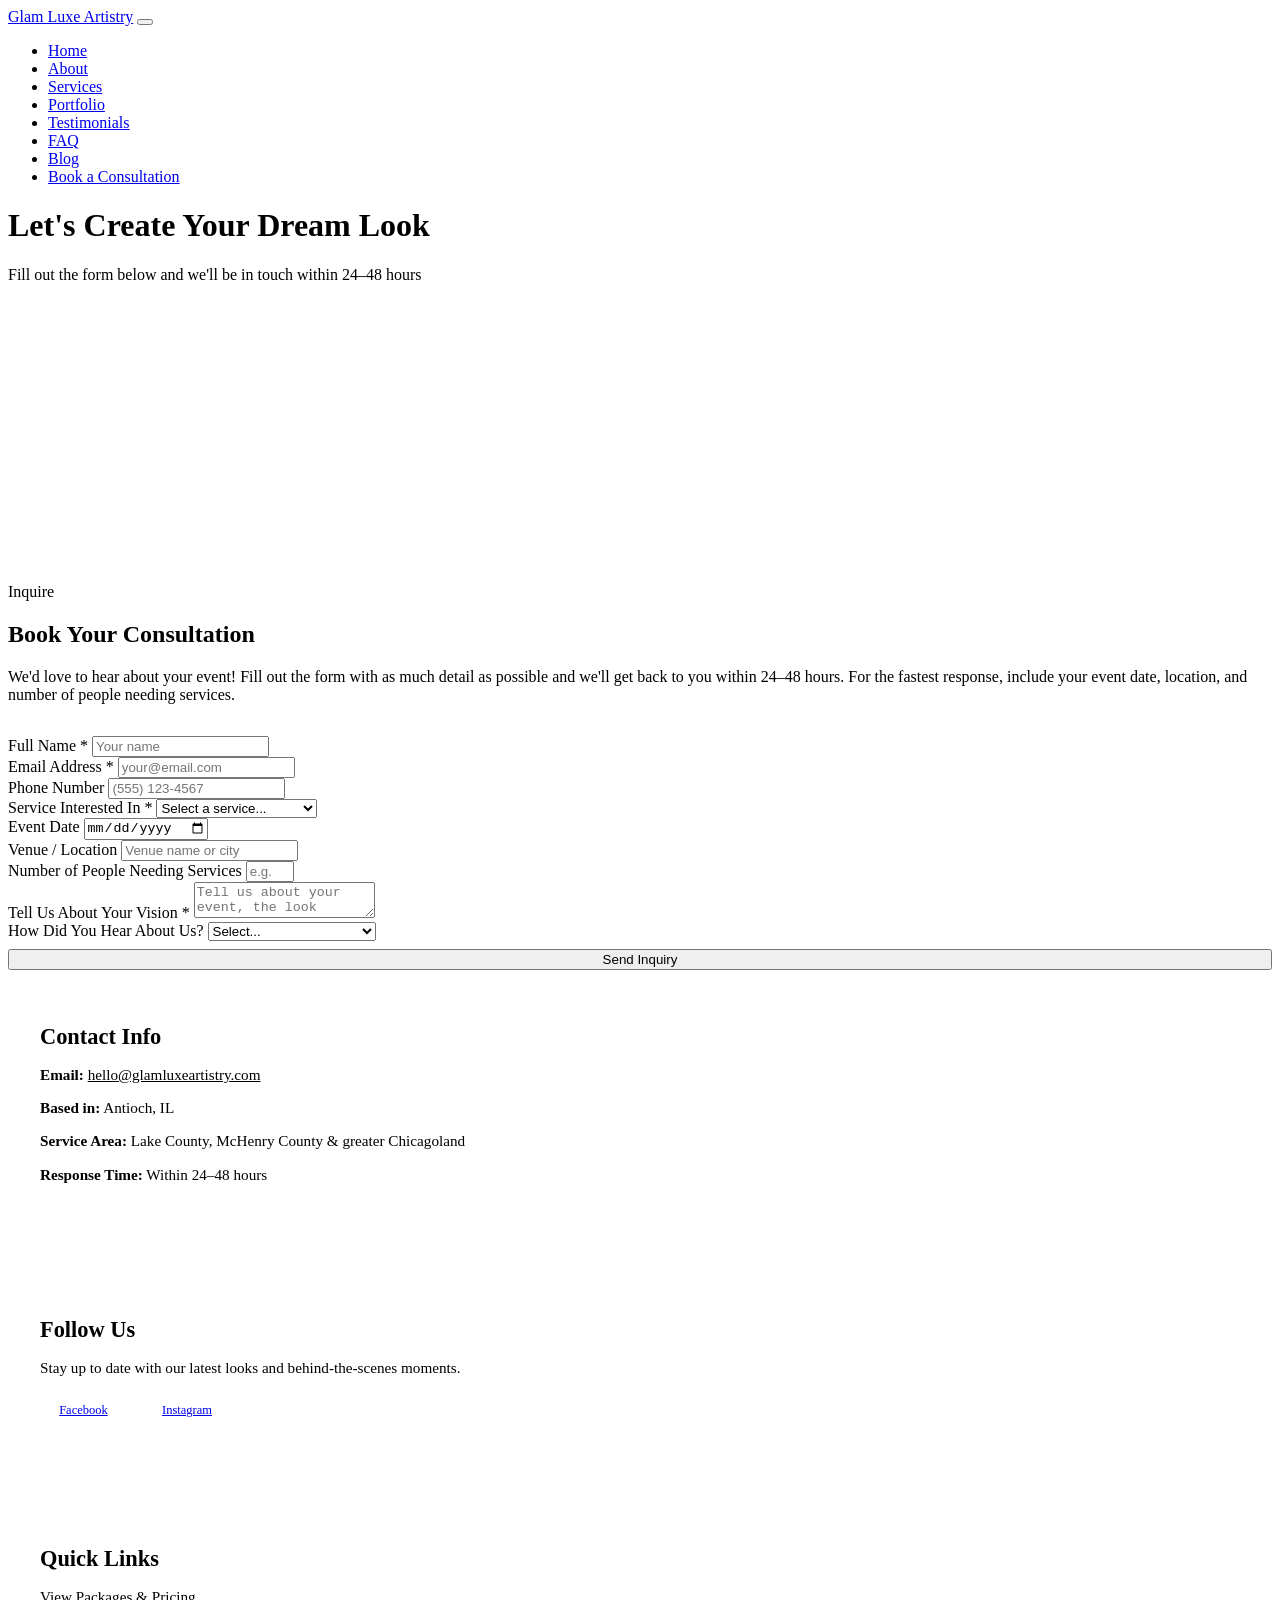
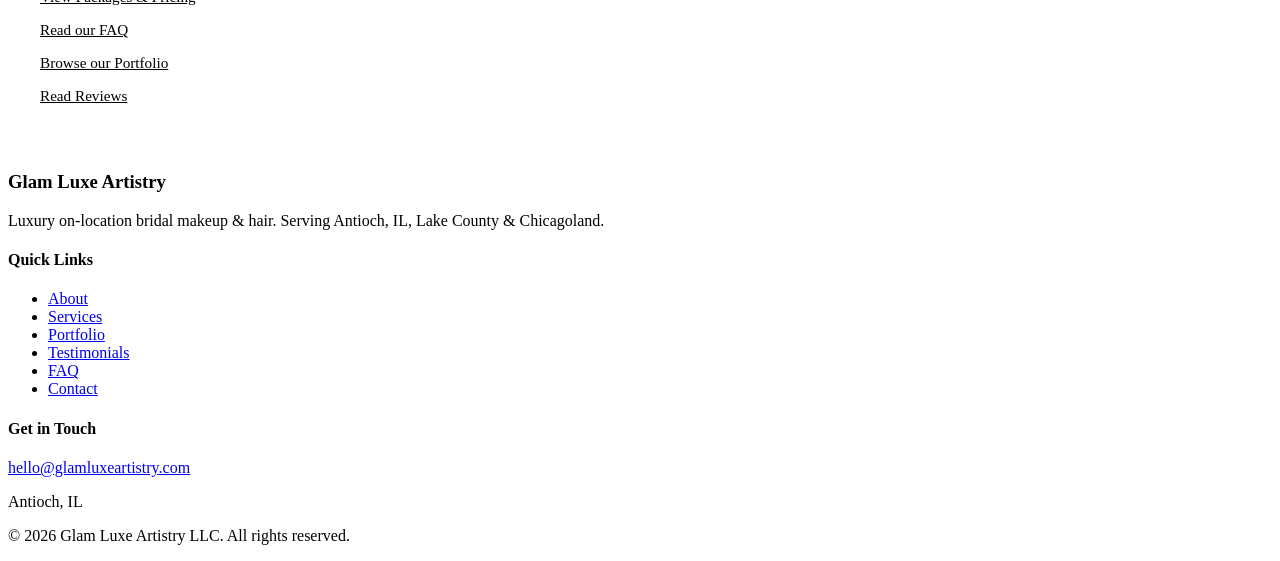
==== contact.html @ 9e72db0b "Add files via upload" ====
<!DOCTYPE html>
<html lang="en">
<head>
  <meta charset="UTF-8">
  <meta name="viewport" content="width=device-width, initial-scale=1.0">
  <title>Book a Consultation | Contact Glam Luxe Artistry — Antioch, IL Bridal Makeup</title>
  <meta name="description" content="Ready to book luxury bridal makeup & hair? Contact Glam Luxe Artistry for a free consultation. Serving Antioch, IL, Lake County & the greater Chicagoland area.">
  <meta name="robots" content="index, follow">
  <link rel="canonical" href="https://glamluxeartistry.com/contact.html">
  <meta property="og:title" content="Book a Consultation | Glam Luxe Artistry">
  <meta property="og:description" content="Contact us for a free bridal makeup consultation. Antioch, IL & Chicagoland.">
  <meta property="og:url" content="https://glamluxeartistry.com/contact.html">
  <link rel="icon" type="image/svg+xml" href="favicon.svg">
  <link rel="preconnect" href="https://fonts.googleapis.com">
  <link rel="preconnect" href="https://fonts.gstatic.com" crossorigin>
  <link href="https://fonts.googleapis.com/css2?family=Cormorant+Garamond:ital,wght@0,400;0,500;0,600;0,700;1,400;1,500&family=Nunito+Sans:wght@300;400;500;600;700&display=swap" rel="stylesheet">
  <link rel="stylesheet" href="styles.css">
</head>
<body>

  <nav class="nav scrolled" id="nav">
    <div class="nav-inner">
      <a href="index.html" class="nav-logo">Glam Luxe Artistry</a>
      <button class="nav-toggle" id="navToggle" aria-label="Toggle menu"><span></span><span></span><span></span></button>
      <ul class="nav-links" id="navLinks">
        <li><a href="index.html">Home</a></li>
        <li><a href="about.html">About</a></li>
        <li><a href="services.html">Services</a></li>
        <li><a href="portfolio.html">Portfolio</a></li>
        <li><a href="testimonials.html">Testimonials</a></li>
        <li><a href="faq.html">FAQ</a></li>
        <li><a href="blog.html">Blog</a></li>
        <li><a href="contact.html" class="nav-cta active">Book a Consultation</a></li>
      </ul>
    </div>
  </nav>

  <div class="page-hero" style="height: 40vh; min-height: 280px;">
    <div class="page-hero-bg" style="background-image: url('https://images.squarespace-cdn.com/content/v1/672e9d4dc63b663708be5756/8e3c6d48-5c15-4038-80b2-5c4d0fef841a/DSC02067.jpg')"></div>
    <div class="page-hero-overlay"></div>
    <div class="page-hero-content">
      <h1>Let's Create Your Dream Look</h1>
      <p>Fill out the form below and we'll be in touch within 24–48 hours</p>
    </div>
  </div>

  <section class="section">
    <div class="container">
      <div class="contact-grid">
        <div>
          <p class="section-eyebrow">Inquire</p>
          <h2 class="section-title">Book Your Consultation</h2>
          <p class="section-body" style="max-width:none; margin-bottom: 2rem;">We'd love to hear about your event! Fill out the form with as much detail as possible and we'll get back to you within 24–48 hours. For the fastest response, include your event date, location, and number of people needing services.</p>

          <!-- Netlify Forms: the data-netlify="true" attribute tells Netlify to process this form -->
          <form name="inquiry" method="POST" data-netlify="true" netlify-honeypot="bot-field" action="/success.html">
            <!-- Honeypot field for spam bots — hidden from real users -->
            <p style="display:none;">
              <label>Don't fill this out if you're human: <input name="bot-field"></label>
            </p>

            <div class="form-group">
              <label for="name">Full Name *</label>
              <input type="text" id="name" name="name" required placeholder="Your name">
            </div>
            <div class="form-group">
              <label for="email">Email Address *</label>
              <input type="email" id="email" name="email" required placeholder="your@email.com">
            </div>
            <div class="form-group">
              <label for="phone">Phone Number</label>
              <input type="tel" id="phone" name="phone" placeholder="(555) 123-4567">
            </div>
            <div class="form-group">
              <label for="service">Service Interested In *</label>
              <select id="service" name="service" required>
                <option value="">Select a service...</option>
                <option value="Bridal Makeup Only">Bridal Makeup Only</option>
                <option value="Bridal Makeup & Hair">Bridal Makeup &amp; Hair</option>
                <option value="Full Bridal Experience">Full Bridal Experience</option>
                <option value="Bridal Party Services">Bridal Party Services</option>
                <option value="Special Occasion Glam">Special Occasion Glam</option>
                <option value="Glam Lesson">Glam Lesson</option>
                <option value="Other">Other / Not Sure Yet</option>
              </select>
            </div>
            <div class="form-group">
              <label for="date">Event Date</label>
              <input type="date" id="date" name="event_date">
            </div>
            <div class="form-group">
              <label for="venue">Venue / Location</label>
              <input type="text" id="venue" name="venue" placeholder="Venue name or city">
            </div>
            <div class="form-group">
              <label for="party-size">Number of People Needing Services</label>
              <input type="number" id="party-size" name="party_size" min="1" max="30" placeholder="e.g. 6">
            </div>
            <div class="form-group">
              <label for="message">Tell Us About Your Vision *</label>
              <textarea id="message" name="message" required placeholder="Tell us about your event, the look you're envisioning, any special requests..."></textarea>
            </div>
            <div class="form-group">
              <label for="referral">How Did You Hear About Us?</label>
              <select id="referral" name="referral">
                <option value="">Select...</option>
                <option value="Google Search">Google Search</option>
                <option value="Instagram">Instagram</option>
                <option value="Facebook">Facebook</option>
                <option value="The Knot">The Knot</option>
                <option value="WeddingWire">WeddingWire</option>
                <option value="Friend / Referral">Friend / Referral</option>
                <option value="Venue Recommendation">Venue Recommendation</option>
                <option value="Other">Other</option>
              </select>
            </div>
            <button type="submit" class="btn btn-primary" style="width: 100%; text-align: center; margin-top: 0.5rem;">Send Inquiry</button>
          </form>
        </div>

        <div>
          <div style="background: var(--color-warm-white); border: 1px solid var(--color-border); padding: 2rem; margin-bottom: 2rem;">
            <h3 style="font-family: var(--font-display); font-size: 1.4rem; font-weight: 600; color: var(--color-charcoal); margin-bottom: 1rem;">Contact Info</h3>
            <p style="margin-bottom: 0.75rem; font-size: 0.95rem;"><strong>Email:</strong> <a href="mailto:hello@glamluxeartistry.com" style="color: var(--color-gold-dark);">hello@glamluxeartistry.com</a></p>
            <p style="margin-bottom: 0.75rem; font-size: 0.95rem;"><strong>Based in:</strong> Antioch, IL</p>
            <p style="margin-bottom: 0.75rem; font-size: 0.95rem;"><strong>Service Area:</strong> Lake County, McHenry County &amp; greater Chicagoland</p>
            <p style="font-size: 0.95rem;"><strong>Response Time:</strong> Within 24–48 hours</p>
          </div>

          <div style="background: var(--color-warm-white); border: 1px solid var(--color-border); padding: 2rem; margin-bottom: 2rem;">
            <h3 style="font-family: var(--font-display); font-size: 1.4rem; font-weight: 600; color: var(--color-charcoal); margin-bottom: 1rem;">Follow Us</h3>
            <p style="font-size: 0.95rem; margin-bottom: 1rem; color: var(--color-text-light);">Stay up to date with our latest looks and behind-the-scenes moments.</p>
            <div style="display: flex; gap: 1rem;">
              <a href="https://www.facebook.com/GlamLuxeArtistry/" target="_blank" rel="noopener" class="btn btn-secondary" style="font-size: 0.78rem; padding: 0.6rem 1.2rem;">Facebook</a>
              <a href="#" target="_blank" rel="noopener" class="btn btn-secondary" style="font-size: 0.78rem; padding: 0.6rem 1.2rem;">Instagram</a>
            </div>
          </div>

          <div style="background: var(--color-warm-white); border: 1px solid var(--color-border); padding: 2rem;">
            <h3 style="font-family: var(--font-display); font-size: 1.4rem; font-weight: 600; color: var(--color-charcoal); margin-bottom: 1rem;">Quick Links</h3>
            <p style="font-size: 0.95rem; margin-bottom: 0.5rem;"><a href="services.html" style="color: var(--color-gold-dark); text-decoration: underline;">View Packages &amp; Pricing</a></p>
            <p style="font-size: 0.95rem; margin-bottom: 0.5rem;"><a href="faq.html" style="color: var(--color-gold-dark); text-decoration: underline;">Read our FAQ</a></p>
            <p style="font-size: 0.95rem; margin-bottom: 0.5rem;"><a href="portfolio.html" style="color: var(--color-gold-dark); text-decoration: underline;">Browse our Portfolio</a></p>
            <p style="font-size: 0.95rem;"><a href="testimonials.html" style="color: var(--color-gold-dark); text-decoration: underline;">Read Reviews</a></p>
          </div>
        </div>
      </div>
    </div>
  </section>

  <footer class="footer">
    <div class="container">
      <div class="footer-grid">
        <div class="footer-brand"><h3 class="footer-logo">Glam Luxe Artistry</h3><p>Luxury on-location bridal makeup &amp; hair. Serving Antioch, IL, Lake County &amp; Chicagoland.</p></div>
        <div class="footer-nav"><h4>Quick Links</h4><ul><li><a href="about.html">About</a></li><li><a href="services.html">Services</a></li><li><a href="portfolio.html">Portfolio</a></li><li><a href="testimonials.html">Testimonials</a></li><li><a href="faq.html">FAQ</a></li><li><a href="contact.html">Contact</a></li></ul></div>
        <div class="footer-contact"><h4>Get in Touch</h4><p><a href="mailto:hello@glamluxeartistry.com">hello@glamluxeartistry.com</a></p><p>Antioch, IL</p></div>
      </div>
      <div class="footer-bottom"><p>&copy; 2026 Glam Luxe Artistry LLC. All rights reserved.</p></div>
    </div>
  </footer>
  <script src="main.js"></script>
</body>
</html>
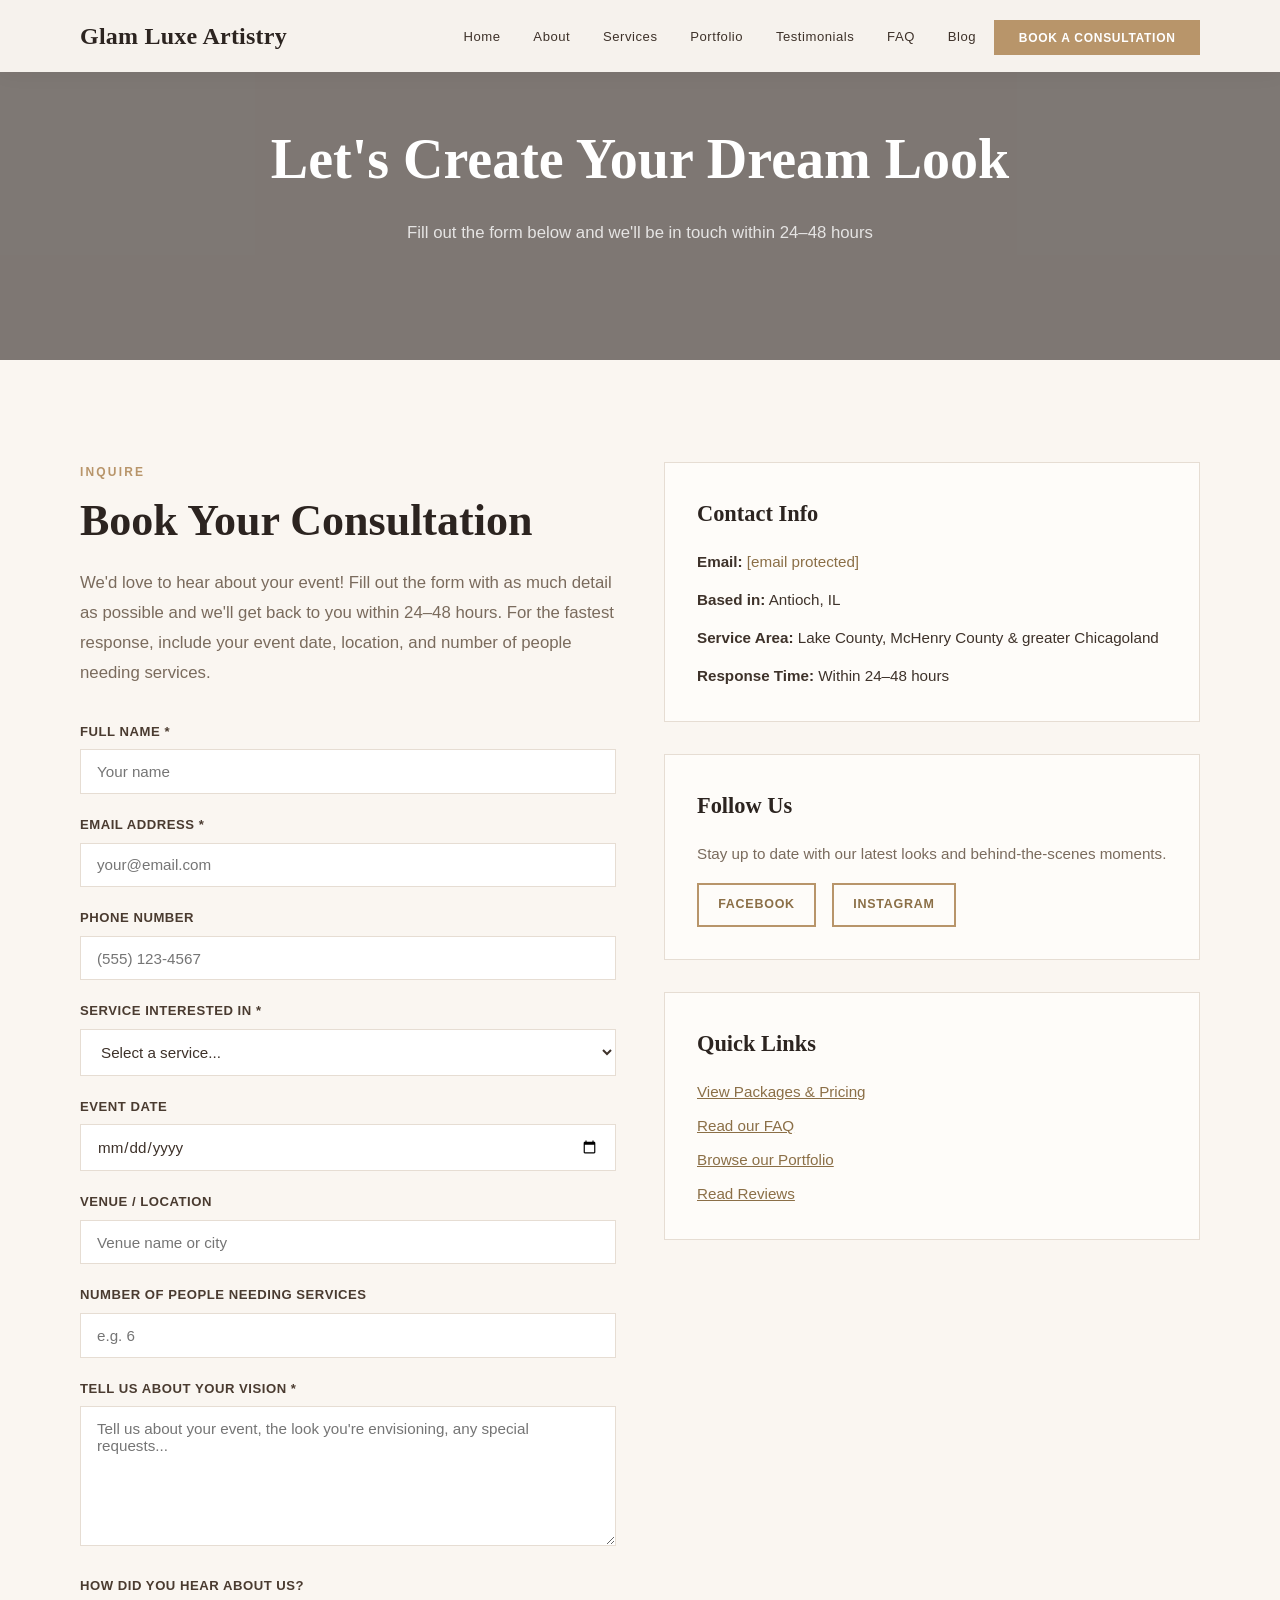
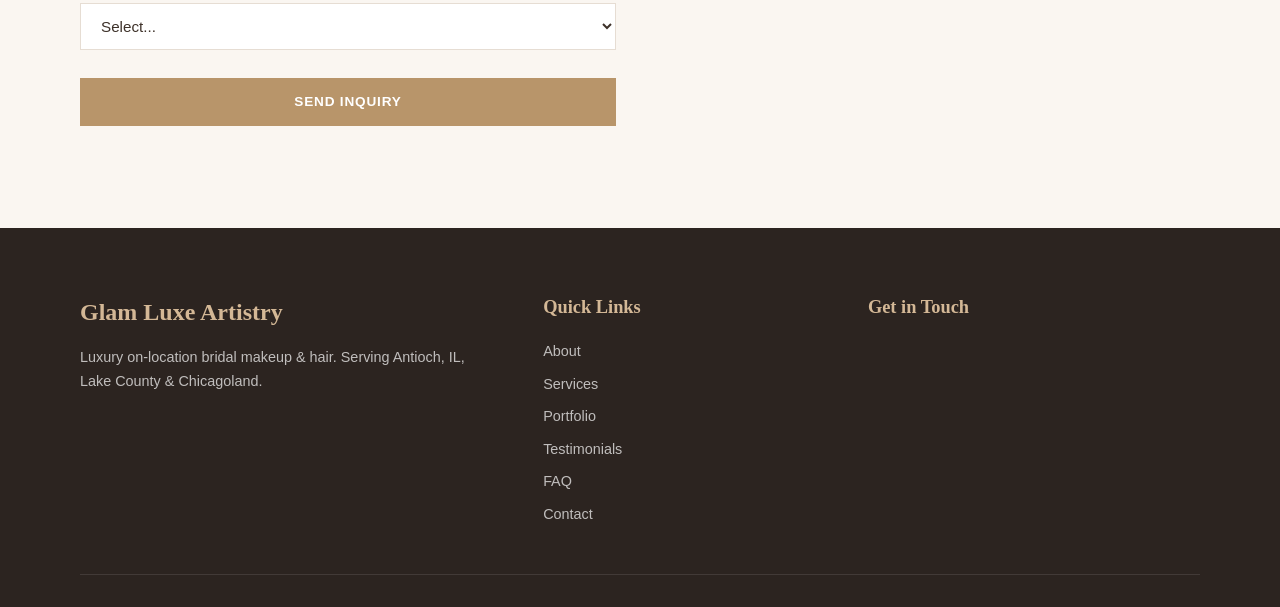
==== commit d6cacb44: "Add files via upload" ====
--- a/contact.html
+++ b/contact.html
@@ -6,10 +6,10 @@
   <title>Book a Consultation | Contact Glam Luxe Artistry — Antioch, IL Bridal Makeup</title>
   <meta name="description" content="Ready to book luxury bridal makeup & hair? Contact Glam Luxe Artistry for a free consultation. Serving Antioch, IL, Lake County & the greater Chicagoland area.">
   <meta name="robots" content="index, follow">
-  <link rel="canonical" href="https://glamluxeartistry.com/contact.html">
+  <link rel="canonical" href="https://glamluxeartistry.com/contact">
   <meta property="og:title" content="Book a Consultation | Glam Luxe Artistry">
   <meta property="og:description" content="Contact us for a free bridal makeup consultation. Antioch, IL & Chicagoland.">
-  <meta property="og:url" content="https://glamluxeartistry.com/contact.html">
+  <meta property="og:url" content="https://glamluxeartistry.com/contact">
   <link rel="icon" type="image/svg+xml" href="favicon.svg">
   <link rel="preconnect" href="https://fonts.googleapis.com">
   <link rel="preconnect" href="https://fonts.gstatic.com" crossorigin>
@@ -20,17 +20,17 @@
 
   <nav class="nav scrolled" id="nav">
     <div class="nav-inner">
-      <a href="index.html" class="nav-logo">Glam Luxe Artistry</a>
+      <a href="/" class="nav-logo">Glam Luxe Artistry</a>
       <button class="nav-toggle" id="navToggle" aria-label="Toggle menu"><span></span><span></span><span></span></button>
       <ul class="nav-links" id="navLinks">
-        <li><a href="index.html">Home</a></li>
-        <li><a href="about.html">About</a></li>
-        <li><a href="services.html">Services</a></li>
-        <li><a href="portfolio.html">Portfolio</a></li>
-        <li><a href="testimonials.html">Testimonials</a></li>
-        <li><a href="faq.html">FAQ</a></li>
-        <li><a href="blog.html">Blog</a></li>
-        <li><a href="contact.html" class="nav-cta active">Book a Consultation</a></li>
+        <li><a href="/">Home</a></li>
+        <li><a href="/about">About</a></li>
+        <li><a href="/services">Services</a></li>
+        <li><a href="/portfolio">Portfolio</a></li>
+        <li><a href="/testimonials">Testimonials</a></li>
+        <li><a href="/faq">FAQ</a></li>
+        <li><a href="/blog">Blog</a></li>
+        <li><a href="/contact" class="nav-cta active">Book a Consultation</a></li>
       </ul>
     </div>
   </nav>
@@ -53,7 +53,7 @@
           <p class="section-body" style="max-width:none; margin-bottom: 2rem;">We'd love to hear about your event! Fill out the form with as much detail as possible and we'll get back to you within 24–48 hours. For the fastest response, include your event date, location, and number of people needing services.</p>
 
           <!-- Netlify Forms: the data-netlify="true" attribute tells Netlify to process this form -->
-          <form name="inquiry" method="POST" data-netlify="true" netlify-honeypot="bot-field" action="/success.html">
+          <form name="inquiry" method="POST" data-netlify="true" netlify-honeypot="bot-field" action="/success">
             <!-- Honeypot field for spam bots — hidden from real users -->
             <p style="display:none;">
               <label>Don't fill this out if you're human: <input name="bot-field"></label>
@@ -121,7 +121,7 @@
         <div>
           <div style="background: var(--color-warm-white); border: 1px solid var(--color-border); padding: 2rem; margin-bottom: 2rem;">
             <h3 style="font-family: var(--font-display); font-size: 1.4rem; font-weight: 600; color: var(--color-charcoal); margin-bottom: 1rem;">Contact Info</h3>
-            <p style="margin-bottom: 0.75rem; font-size: 0.95rem;"><strong>Email:</strong> <a href="mailto:hello@glamluxeartistry.com" style="color: var(--color-gold-dark);">hello@glamluxeartistry.com</a></p>
+            <p style="margin-bottom: 0.75rem; font-size: 0.95rem;"><strong>Email:</strong> <a href="/cdn-cgi/l/email-protection#432b262f2f2c03242f222e2f363b262231372a3037313a6d202c2e" style="color: var(--color-gold-dark);"><span class="__cf_email__" data-cfemail="a1c9c4cdcdcee1c6cdc0cccdd4d9c4c0d3d5c8d2d5d3d88fc2cecc">[email&#160;protected]</span></a></p>
             <p style="margin-bottom: 0.75rem; font-size: 0.95rem;"><strong>Based in:</strong> Antioch, IL</p>
             <p style="margin-bottom: 0.75rem; font-size: 0.95rem;"><strong>Service Area:</strong> Lake County, McHenry County &amp; greater Chicagoland</p>
             <p style="font-size: 0.95rem;"><strong>Response Time:</strong> Within 24–48 hours</p>
@@ -138,10 +138,10 @@
 
           <div style="background: var(--color-warm-white); border: 1px solid var(--color-border); padding: 2rem;">
             <h3 style="font-family: var(--font-display); font-size: 1.4rem; font-weight: 600; color: var(--color-charcoal); margin-bottom: 1rem;">Quick Links</h3>
-            <p style="font-size: 0.95rem; margin-bottom: 0.5rem;"><a href="services.html" style="color: var(--color-gold-dark); text-decoration: underline;">View Packages &amp; Pricing</a></p>
-            <p style="font-size: 0.95rem; margin-bottom: 0.5rem;"><a href="faq.html" style="color: var(--color-gold-dark); text-decoration: underline;">Read our FAQ</a></p>
-            <p style="font-size: 0.95rem; margin-bottom: 0.5rem;"><a href="portfolio.html" style="color: var(--color-gold-dark); text-decoration: underline;">Browse our Portfolio</a></p>
-            <p style="font-size: 0.95rem;"><a href="testimonials.html" style="color: var(--color-gold-dark); text-decoration: underline;">Read Reviews</a></p>
+            <p style="font-size: 0.95rem; margin-bottom: 0.5rem;"><a href="/services" style="color: var(--color-gold-dark); text-decoration: underline;">View Packages &amp; Pricing</a></p>
+            <p style="font-size: 0.95rem; margin-bottom: 0.5rem;"><a href="/faq" style="color: var(--color-gold-dark); text-decoration: underline;">Read our FAQ</a></p>
+            <p style="font-size: 0.95rem; margin-bottom: 0.5rem;"><a href="/portfolio" style="color: var(--color-gold-dark); text-decoration: underline;">Browse our Portfolio</a></p>
+            <p style="font-size: 0.95rem;"><a href="/testimonials" style="color: var(--color-gold-dark); text-decoration: underline;">Read Reviews</a></p>
           </div>
         </div>
       </div>
@@ -152,12 +152,5 @@
     <div class="container">
       <div class="footer-grid">
         <div class="footer-brand"><h3 class="footer-logo">Glam Luxe Artistry</h3><p>Luxury on-location bridal makeup &amp; hair. Serving Antioch, IL, Lake County &amp; Chicagoland.</p></div>
-        <div class="footer-nav"><h4>Quick Links</h4><ul><li><a href="about.html">About</a></li><li><a href="services.html">Services</a></li><li><a href="portfolio.html">Portfolio</a></li><li><a href="testimonials.html">Testimonials</a></li><li><a href="faq.html">FAQ</a></li><li><a href="contact.html">Contact</a></li></ul></div>
-        <div class="footer-contact"><h4>Get in Touch</h4><p><a href="mailto:hello@glamluxeartistry.com">hello@glamluxeartistry.com</a></p><p>Antioch, IL</p></div>
-      </div>
-      <div class="footer-bottom"><p>&copy; 2026 Glam Luxe Artistry LLC. All rights reserved.</p></div>
-    </div>
-  </footer>
-  <script src="main.js"></script>
-</body>
-</html>
+        <div class="footer-nav"><h4>Quick Links</h4><ul><li><a href="/about">About</a></li><li><a href="/services">Services</a></li><li><a href="/portfolio">Portfolio</a></li><li><a href="/testimonials">Testimonials</a></li><li><a href="/faq">FAQ</a></li><li><a href="/contact">Contact</a></li></ul></div>
+        <div class="footer-contact"><h4>Get in Touch</h4><p><a href="/cdn-cgi/l/email-protection#c7afa2ababa887a0aba6aaabb2bfa2a6b5b3aeb4b3b5bee9a4a8aa"><span class="__cf_email__" data-cfemail="94fcf1f8f
--- a/styles.css
+++ b/styles.css
@@ -0,0 +1,1252 @@
+/* ============================================
+   GLAM LUXE ARTISTRY — Global Styles
+   Aesthetic: Luxury / Editorial / Warm Elegance
+   ============================================ */
+
+:root {
+  --color-cream: #FAF6F1;
+  --color-warm-white: #FEFCF9;
+  --color-champagne: #F0E6D8;
+  --color-gold: #B8956A;
+  --color-gold-light: #D4B896;
+  --color-gold-dark: #8B6F47;
+  --color-charcoal: #2C2420;
+  --color-brown: #4A3B30;
+  --color-brown-light: #6B5A4E;
+  --color-text: #3E322A;
+  --color-text-light: #7A6B5D;
+  --color-border: #E6DDD3;
+  --color-accent: #C4956D;
+  --color-rose: #D4A59A;
+
+  --font-display: 'Cormorant Garamond', Georgia, serif;
+  --font-body: 'Nunito Sans', 'Helvetica Neue', sans-serif;
+
+  --nav-height: 72px;
+  --section-pad: clamp(4rem, 8vw, 7rem);
+  --container-width: 1200px;
+}
+
+/* Reset */
+*, *::before, *::after {
+  box-sizing: border-box;
+  margin: 0;
+  padding: 0;
+}
+
+html {
+  scroll-behavior: smooth;
+  -webkit-font-smoothing: antialiased;
+  -moz-osx-font-smoothing: grayscale;
+}
+
+body {
+  font-family: var(--font-body);
+  color: var(--color-text);
+  background: var(--color-cream);
+  line-height: 1.7;
+  font-weight: 400;
+  font-size: 16px;
+}
+
+img {
+  max-width: 100%;
+  height: auto;
+  display: block;
+}
+
+a {
+  color: inherit;
+  text-decoration: none;
+}
+
+ul {
+  list-style: none;
+}
+
+.container {
+  max-width: var(--container-width);
+  margin: 0 auto;
+  padding: 0 clamp(1.25rem, 4vw, 2.5rem);
+}
+
+.center {
+  text-align: center;
+}
+
+.section {
+  padding: var(--section-pad) 0;
+  position: relative;
+}
+
+/* ---- Typography ---- */
+.section-eyebrow {
+  font-family: var(--font-body);
+  font-size: 0.75rem;
+  font-weight: 700;
+  letter-spacing: 0.18em;
+  text-transform: uppercase;
+  color: var(--color-gold);
+  margin-bottom: 0.75rem;
+}
+
+.section-title {
+  font-family: var(--font-display);
+  font-size: clamp(1.75rem, 4vw, 2.75rem);
+  font-weight: 600;
+  color: var(--color-charcoal);
+  line-height: 1.2;
+  margin-bottom: 1.25rem;
+}
+
+.section-body {
+  font-size: 1.05rem;
+  line-height: 1.8;
+  color: var(--color-text-light);
+  max-width: 600px;
+}
+
+.section-body strong {
+  color: var(--color-text);
+  font-weight: 600;
+}
+
+/* ---- Buttons ---- */
+.btn {
+  display: inline-block;
+  font-family: var(--font-body);
+  font-size: 0.85rem;
+  font-weight: 600;
+  letter-spacing: 0.06em;
+  padding: 0.9rem 2rem;
+  border-radius: 0;
+  border: 2px solid transparent;
+  cursor: pointer;
+  transition: all 0.35s ease;
+  text-transform: uppercase;
+}
+
+.btn-primary {
+  background: var(--color-gold);
+  color: #fff;
+  border-color: var(--color-gold);
+}
+.btn-primary:hover {
+  background: var(--color-gold-dark);
+  border-color: var(--color-gold-dark);
+}
+
+.btn-secondary {
+  background: transparent;
+  color: var(--color-gold-dark);
+  border-color: var(--color-gold);
+}
+.btn-secondary:hover {
+  background: var(--color-gold);
+  color: #fff;
+}
+
+.btn-outline {
+  background: transparent;
+  color: #fff;
+  border-color: rgba(255,255,255,0.6);
+}
+.btn-outline:hover {
+  background: rgba(255,255,255,0.15);
+  border-color: #fff;
+}
+
+.btn-lg {
+  padding: 1.1rem 2.8rem;
+  font-size: 0.9rem;
+}
+
+/* ============================================
+   NAVIGATION
+   ============================================ */
+.nav {
+  position: fixed;
+  top: 0;
+  left: 0;
+  right: 0;
+  z-index: 1000;
+  height: var(--nav-height);
+  transition: all 0.4s ease;
+  background: transparent;
+}
+
+.nav.scrolled {
+  background: rgba(250, 246, 241, 0.97);
+  backdrop-filter: blur(12px);
+  box-shadow: 0 1px 20px rgba(44, 36, 32, 0.06);
+}
+
+.nav.scrolled .nav-logo {
+  color: var(--color-charcoal);
+}
+
+.nav.scrolled .nav-links a {
+  color: var(--color-text);
+}
+
+.nav.scrolled .nav-links a:hover {
+  color: var(--color-gold);
+}
+
+.nav.scrolled .nav-cta {
+  background: var(--color-gold) !important;
+  color: #fff !important;
+  border-color: var(--color-gold) !important;
+}
+
+.nav-inner {
+  max-width: var(--container-width);
+  margin: 0 auto;
+  padding: 0 clamp(1.25rem, 4vw, 2.5rem);
+  display: flex;
+  align-items: center;
+  justify-content: space-between;
+  height: 100%;
+}
+
+.nav-logo {
+  font-family: var(--font-display);
+  font-size: 1.5rem;
+  font-weight: 600;
+  color: #fff;
+  letter-spacing: 0.01em;
+  transition: color 0.3s ease;
+}
+
+.nav-links {
+  display: flex;
+  align-items: center;
+  gap: 0.25rem;
+}
+
+.nav-links a {
+  font-size: 0.82rem;
+  font-weight: 500;
+  letter-spacing: 0.04em;
+  padding: 0.5rem 0.9rem;
+  color: rgba(255,255,255,0.9);
+  transition: all 0.3s ease;
+  border-radius: 4px;
+}
+
+.nav-links a:hover {
+  color: #fff;
+}
+
+.nav-links a.active {
+  color: var(--color-gold-light);
+}
+
+.nav-cta {
+  background: rgba(184, 149, 106, 0.85) !important;
+  color: #fff !important;
+  border-radius: 0 !important;
+  padding: 0.55rem 1.4rem !important;
+  font-weight: 600 !important;
+  letter-spacing: 0.06em !important;
+  text-transform: uppercase;
+  font-size: 0.75rem !important;
+  border: 2px solid transparent !important;
+  transition: all 0.3s ease !important;
+}
+.nav-cta:hover {
+  background: var(--color-gold-dark) !important;
+}
+
+.nav-toggle {
+  display: none;
+  background: none;
+  border: none;
+  cursor: pointer;
+  width: 28px;
+  height: 20px;
+  position: relative;
+  z-index: 1001;
+}
+
+.nav-toggle span {
+  display: block;
+  width: 100%;
+  height: 2px;
+  background: #fff;
+  transition: all 0.3s ease;
+  position: absolute;
+  left: 0;
+}
+.nav-toggle span:nth-child(1) { top: 0; }
+.nav-toggle span:nth-child(2) { top: 50%; transform: translateY(-50%); }
+.nav-toggle span:nth-child(3) { bottom: 0; }
+
+.nav.scrolled .nav-toggle span {
+  background: var(--color-charcoal);
+}
+
+/* ============================================
+   HERO
+   ============================================ */
+.hero {
+  position: relative;
+  min-height: 100vh;
+  display: flex;
+  align-items: center;
+  justify-content: center;
+  overflow: hidden;
+}
+
+.hero-bg {
+  position: absolute;
+  inset: 0;
+  background-size: cover;
+  background-position: center 30%;
+  transform: scale(1.05);
+  animation: heroZoom 20s ease-in-out infinite alternate;
+}
+
+@keyframes heroZoom {
+  0% { transform: scale(1.05); }
+  100% { transform: scale(1.12); }
+}
+
+.hero-overlay {
+  position: absolute;
+  inset: 0;
+  background: linear-gradient(
+    180deg,
+    rgba(44, 36, 32, 0.45) 0%,
+    rgba(44, 36, 32, 0.55) 50%,
+    rgba(44, 36, 32, 0.7) 100%
+  );
+  z-index: 1;
+}
+
+.hero-content {
+  position: relative;
+  z-index: 2;
+  text-align: center;
+  color: #fff;
+  max-width: 720px;
+  padding: 0 1.5rem;
+}
+
+.hero-eyebrow {
+  font-size: 0.75rem;
+  font-weight: 600;
+  letter-spacing: 0.22em;
+  text-transform: uppercase;
+  color: var(--color-gold-light);
+  margin-bottom: 1.25rem;
+}
+
+.hero-title {
+  font-family: var(--font-display);
+  font-size: clamp(2.5rem, 7vw, 5rem);
+  font-weight: 700;
+  line-height: 1.1;
+  margin-bottom: 1.25rem;
+  letter-spacing: -0.01em;
+}
+
+.hero-sub {
+  font-size: 1.1rem;
+  line-height: 1.7;
+  color: rgba(255,255,255,0.85);
+  margin-bottom: 2.25rem;
+  max-width: 540px;
+  margin-left: auto;
+  margin-right: auto;
+  font-weight: 300;
+}
+
+.hero-actions {
+  display: flex;
+  gap: 1rem;
+  justify-content: center;
+  flex-wrap: wrap;
+}
+
+.hero-scroll-hint {
+  position: absolute;
+  bottom: 2.5rem;
+  left: 50%;
+  transform: translateX(-50%);
+  z-index: 2;
+  display: flex;
+  flex-direction: column;
+  align-items: center;
+  gap: 0.5rem;
+  color: rgba(255,255,255,0.5);
+  font-size: 0.7rem;
+  letter-spacing: 0.15em;
+  text-transform: uppercase;
+}
+
+.scroll-line {
+  width: 1px;
+  height: 40px;
+  background: linear-gradient(to bottom, rgba(255,255,255,0.4), transparent);
+  animation: scrollPulse 2s ease-in-out infinite;
+}
+
+@keyframes scrollPulse {
+  0%, 100% { opacity: 0.3; }
+  50% { opacity: 0.8; }
+}
+
+/* ---- Animations ---- */
+.fade-up {
+  opacity: 0;
+  transform: translateY(30px);
+  animation: fadeUp 0.8s ease forwards;
+}
+
+.delay-1 { animation-delay: 0.2s; }
+.delay-2 { animation-delay: 0.4s; }
+.delay-3 { animation-delay: 0.6s; }
+.delay-4 { animation-delay: 0.9s; }
+
+@keyframes fadeUp {
+  to {
+    opacity: 1;
+    transform: translateY(0);
+  }
+}
+
+/* ============================================
+   INTRO SECTION
+   ============================================ */
+.intro-section {
+  background: var(--color-warm-white);
+}
+
+.intro-grid {
+  display: grid;
+  grid-template-columns: 1fr 1fr;
+  gap: clamp(2rem, 5vw, 4.5rem);
+  align-items: center;
+}
+
+.intro-stats {
+  display: flex;
+  gap: 2.5rem;
+  margin: 2rem 0 2.25rem;
+}
+
+.stat-number {
+  display: block;
+  font-family: var(--font-display);
+  font-size: 2.25rem;
+  font-weight: 700;
+  color: var(--color-gold);
+  line-height: 1;
+}
+
+.stat-label {
+  display: block;
+  font-size: 0.78rem;
+  color: var(--color-text-light);
+  margin-top: 0.25rem;
+  letter-spacing: 0.03em;
+}
+
+.intro-image {
+  position: relative;
+}
+
+.intro-image img {
+  border-radius: 2px;
+  width: 100%;
+  object-fit: cover;
+  aspect-ratio: 3/4;
+}
+
+.intro-image-accent {
+  position: absolute;
+  top: -16px;
+  right: -16px;
+  width: 100%;
+  height: 100%;
+  border: 2px solid var(--color-gold-light);
+  border-radius: 2px;
+  z-index: -1;
+}
+
+/* ============================================
+   SERVICES PREVIEW
+   ============================================ */
+.services-preview {
+  background: var(--color-cream);
+}
+
+.services-grid {
+  display: grid;
+  grid-template-columns: repeat(3, 1fr);
+  gap: 2rem;
+  margin-top: 2.5rem;
+}
+
+.service-card {
+  background: var(--color-warm-white);
+  border: 1px solid var(--color-border);
+  overflow: hidden;
+  transition: all 0.4s ease;
+  display: block;
+}
+
+.service-card:hover {
+  transform: translateY(-6px);
+  box-shadow: 0 16px 48px rgba(74, 59, 48, 0.1);
+  border-color: var(--color-gold-light);
+}
+
+.service-card-image {
+  overflow: hidden;
+  aspect-ratio: 4/3;
+}
+
+.service-card-image img {
+  width: 100%;
+  height: 100%;
+  object-fit: cover;
+  transition: transform 0.6s ease;
+}
+
+.service-card:hover .service-card-image img {
+  transform: scale(1.06);
+}
+
+.service-card-body {
+  padding: 1.75rem 1.5rem;
+}
+
+.service-card-body h3 {
+  font-family: var(--font-display);
+  font-size: 1.5rem;
+  font-weight: 600;
+  color: var(--color-charcoal);
+  margin-bottom: 0.6rem;
+}
+
+.service-card-body p {
+  font-size: 0.92rem;
+  color: var(--color-text-light);
+  line-height: 1.65;
+  margin-bottom: 1rem;
+}
+
+.service-price {
+  font-family: var(--font-display);
+  font-size: 1.1rem;
+  font-weight: 600;
+  color: var(--color-gold-dark);
+  font-style: italic;
+}
+
+/* ============================================
+   PORTFOLIO / GALLERY
+   ============================================ */
+.portfolio-preview {
+  background: var(--color-charcoal);
+}
+
+.portfolio-preview .section-eyebrow,
+.portfolio-preview .section-title {
+  color: var(--color-gold-light);
+}
+
+.gallery-grid {
+  display: grid;
+  grid-template-columns: repeat(4, 1fr);
+  grid-template-rows: auto auto;
+  gap: 0.75rem;
+  margin-top: 2.5rem;
+}
+
+.gallery-item {
+  overflow: hidden;
+  border-radius: 2px;
+}
+
+.gallery-item img {
+  width: 100%;
+  height: 100%;
+  object-fit: cover;
+  aspect-ratio: 1;
+  transition: transform 0.5s ease;
+  cursor: pointer;
+}
+
+.gallery-item:hover img {
+  transform: scale(1.05);
+}
+
+.gallery-item-tall {
+  grid-row: span 2;
+}
+
+.gallery-item-tall img {
+  aspect-ratio: auto;
+}
+
+/* ============================================
+   TESTIMONIALS
+   ============================================ */
+.testimonials-preview {
+  background: var(--color-warm-white);
+}
+
+.testimonials-grid {
+  display: grid;
+  grid-template-columns: repeat(3, 1fr);
+  gap: 1.75rem;
+  margin-top: 2.5rem;
+}
+
+.testimonial-card {
+  background: #fff;
+  border: 1px solid var(--color-border);
+  padding: 2rem 1.75rem;
+  position: relative;
+}
+
+.testimonial-card::before {
+  content: '"';
+  position: absolute;
+  top: -0.25rem;
+  left: 1.25rem;
+  font-family: var(--font-display);
+  font-size: 4rem;
+  color: var(--color-champagne);
+  line-height: 1;
+}
+
+.testimonial-stars {
+  color: var(--color-gold);
+  font-size: 0.9rem;
+  letter-spacing: 0.1em;
+  margin-bottom: 1rem;
+}
+
+.testimonial-text {
+  font-size: 0.94rem;
+  line-height: 1.75;
+  color: var(--color-text-light);
+  margin-bottom: 1.25rem;
+  font-style: italic;
+}
+
+.testimonial-author strong {
+  display: block;
+  font-size: 0.92rem;
+  color: var(--color-charcoal);
+}
+
+.testimonial-author span {
+  font-size: 0.8rem;
+  color: var(--color-text-light);
+}
+
+/* ============================================
+   CTA SECTION
+   ============================================ */
+.cta-section {
+  position: relative;
+  min-height: 50vh;
+  display: flex;
+  align-items: center;
+  justify-content: center;
+  text-align: center;
+  overflow: hidden;
+}
+
+.cta-bg {
+  position: absolute;
+  inset: 0;
+  background-size: cover;
+  background-position: center;
+  background-attachment: fixed;
+}
+
+.cta-overlay {
+  position: absolute;
+  inset: 0;
+  background: rgba(44, 36, 32, 0.65);
+}
+
+.cta-content {
+  position: relative;
+  z-index: 1;
+  color: #fff;
+}
+
+.cta-title {
+  font-family: var(--font-display);
+  font-size: clamp(1.75rem, 4.5vw, 3rem);
+  font-weight: 600;
+  margin-bottom: 1rem;
+  line-height: 1.2;
+}
+
+.cta-sub {
+  font-size: 1.1rem;
+  color: rgba(255,255,255,0.8);
+  margin-bottom: 2rem;
+  font-weight: 300;
+}
+
+/* ============================================
+   AREA SECTION
+   ============================================ */
+.area-section {
+  background: var(--color-cream);
+}
+
+/* ============================================
+   FOOTER
+   ============================================ */
+.footer {
+  background: var(--color-charcoal);
+  color: rgba(255,255,255,0.7);
+  padding: 4rem 0 2rem;
+  font-size: 0.9rem;
+}
+
+.footer-grid {
+  display: grid;
+  grid-template-columns: 1.5fr 1fr 1.2fr;
+  gap: 3rem;
+  padding-bottom: 3rem;
+  border-bottom: 1px solid rgba(255,255,255,0.1);
+}
+
+.footer-logo {
+  font-family: var(--font-display);
+  font-size: 1.5rem;
+  font-weight: 600;
+  color: var(--color-gold-light);
+  margin-bottom: 0.75rem;
+}
+
+.footer-brand p {
+  line-height: 1.7;
+  margin-bottom: 0.5rem;
+}
+
+.footer-note {
+  font-size: 0.8rem;
+  font-style: italic;
+  opacity: 0.5;
+}
+
+.footer-nav h4,
+.footer-contact h4 {
+  font-family: var(--font-display);
+  font-size: 1.15rem;
+  font-weight: 600;
+  color: var(--color-gold-light);
+  margin-bottom: 1rem;
+}
+
+.footer-nav ul {
+  display: flex;
+  flex-direction: column;
+  gap: 0.5rem;
+}
+
+.footer-nav a {
+  transition: color 0.3s ease;
+}
+
+.footer-nav a:hover {
+  color: var(--color-gold-light);
+}
+
+.footer-contact a {
+  color: var(--color-gold-light);
+}
+
+.footer-contact p {
+  margin-bottom: 0.5rem;
+}
+
+.footer-social {
+  display: flex;
+  gap: 1rem;
+  margin-top: 1rem;
+}
+
+.footer-social a {
+  color: rgba(255,255,255,0.6);
+  transition: color 0.3s ease;
+}
+.footer-social a:hover {
+  color: var(--color-gold-light);
+}
+
+.footer-badges {
+  display: flex;
+  gap: 1rem;
+  margin-top: 1.25rem;
+  flex-wrap: wrap;
+}
+
+.footer-badges a {
+  font-size: 0.75rem;
+  font-weight: 600;
+  letter-spacing: 0.04em;
+  padding: 0.4rem 0.8rem;
+  border: 1px solid rgba(255,255,255,0.15);
+  color: rgba(255,255,255,0.6);
+  transition: all 0.3s ease;
+}
+
+.footer-badges a:hover {
+  border-color: var(--color-gold-light);
+  color: var(--color-gold-light);
+}
+
+.footer-bottom {
+  text-align: center;
+  padding-top: 2rem;
+  font-size: 0.8rem;
+  opacity: 0.5;
+}
+
+/* ============================================
+   PAGE-SPECIFIC: About, Services, etc.
+   ============================================ */
+.page-hero {
+  position: relative;
+  height: 50vh;
+  min-height: 350px;
+  display: flex;
+  align-items: center;
+  justify-content: center;
+  text-align: center;
+  overflow: hidden;
+}
+
+.page-hero-bg {
+  position: absolute;
+  inset: 0;
+  background-size: cover;
+  background-position: center;
+}
+
+.page-hero-overlay {
+  position: absolute;
+  inset: 0;
+  background: rgba(44, 36, 32, 0.6);
+}
+
+.page-hero-content {
+  position: relative;
+  z-index: 1;
+  color: #fff;
+}
+
+.page-hero-content h1 {
+  font-family: var(--font-display);
+  font-size: clamp(2rem, 5vw, 3.5rem);
+  font-weight: 700;
+  margin-bottom: 0.75rem;
+}
+
+.page-hero-content p {
+  font-size: 1.05rem;
+  color: rgba(255,255,255,0.8);
+  font-weight: 300;
+}
+
+/* About Page */
+.about-content {
+  display: grid;
+  grid-template-columns: 1fr 1fr;
+  gap: clamp(2rem, 5vw, 4.5rem);
+  align-items: start;
+}
+
+.about-image img {
+  width: 100%;
+  object-fit: cover;
+  aspect-ratio: 3/4;
+}
+
+.team-grid {
+  display: grid;
+  grid-template-columns: repeat(auto-fit, minmax(260px, 1fr));
+  gap: 2rem;
+  margin-top: 2rem;
+}
+
+.team-card {
+  text-align: center;
+  background: var(--color-warm-white);
+  border: 1px solid var(--color-border);
+  padding: 2rem 1.5rem;
+}
+
+.team-card h3 {
+  font-family: var(--font-display);
+  font-size: 1.4rem;
+  font-weight: 600;
+  margin-top: 1rem;
+  margin-bottom: 0.25rem;
+  color: var(--color-charcoal);
+}
+
+.team-card .team-role {
+  font-size: 0.82rem;
+  color: var(--color-gold);
+  font-weight: 600;
+  letter-spacing: 0.06em;
+  text-transform: uppercase;
+  margin-bottom: 0.75rem;
+}
+
+/* Services Page */
+.service-section {
+  padding: var(--section-pad) 0;
+}
+
+.service-section:nth-child(even) {
+  background: var(--color-warm-white);
+}
+
+.service-detail {
+  display: grid;
+  grid-template-columns: 1fr 1fr;
+  gap: clamp(2rem, 5vw, 4rem);
+  align-items: center;
+}
+
+.service-detail.reverse {
+  direction: rtl;
+}
+
+.service-detail.reverse > * {
+  direction: ltr;
+}
+
+.packages-list {
+  margin-top: 1.5rem;
+}
+
+.package-item {
+  background: var(--color-warm-white);
+  border: 1px solid var(--color-border);
+  padding: 1.5rem;
+  margin-bottom: 1rem;
+  transition: border-color 0.3s ease;
+}
+
+.package-item:hover {
+  border-color: var(--color-gold-light);
+}
+
+.package-item h4 {
+  font-family: var(--font-display);
+  font-size: 1.25rem;
+  font-weight: 600;
+  color: var(--color-charcoal);
+  margin-bottom: 0.5rem;
+}
+
+.package-item p {
+  font-size: 0.92rem;
+  color: var(--color-text-light);
+  line-height: 1.65;
+}
+
+.package-price {
+  font-family: var(--font-display);
+  font-size: 1.1rem;
+  font-weight: 600;
+  color: var(--color-gold-dark);
+  font-style: italic;
+  margin-top: 0.5rem;
+  display: block;
+}
+
+/* FAQ */
+.faq-item {
+  border-bottom: 1px solid var(--color-border);
+  padding: 1.5rem 0;
+}
+
+.faq-question {
+  font-family: var(--font-display);
+  font-size: 1.2rem;
+  font-weight: 600;
+  color: var(--color-charcoal);
+  cursor: pointer;
+  display: flex;
+  justify-content: space-between;
+  align-items: center;
+  gap: 1rem;
+  background: none;
+  border: none;
+  width: 100%;
+  text-align: left;
+  padding: 0;
+}
+
+.faq-question::after {
+  content: '+';
+  font-size: 1.5rem;
+  color: var(--color-gold);
+  flex-shrink: 0;
+  transition: transform 0.3s ease;
+}
+
+.faq-item.open .faq-question::after {
+  content: '−';
+}
+
+.faq-answer {
+  max-height: 0;
+  overflow: hidden;
+  transition: max-height 0.4s ease, padding 0.3s ease;
+}
+
+.faq-item.open .faq-answer {
+  max-height: 500px;
+  padding-top: 1rem;
+}
+
+.faq-answer p {
+  font-size: 0.95rem;
+  color: var(--color-text-light);
+  line-height: 1.75;
+}
+
+/* Contact Form */
+.contact-grid {
+  display: grid;
+  grid-template-columns: 1fr 1fr;
+  gap: 3rem;
+}
+
+.form-group {
+  margin-bottom: 1.25rem;
+}
+
+.form-group label {
+  display: block;
+  font-size: 0.82rem;
+  font-weight: 600;
+  letter-spacing: 0.04em;
+  text-transform: uppercase;
+  color: var(--color-brown);
+  margin-bottom: 0.4rem;
+}
+
+.form-group input,
+.form-group textarea,
+.form-group select {
+  width: 100%;
+  padding: 0.8rem 1rem;
+  font-family: var(--font-body);
+  font-size: 0.95rem;
+  border: 1px solid var(--color-border);
+  background: #fff;
+  color: var(--color-text);
+  outline: none;
+  transition: border-color 0.3s ease;
+}
+
+.form-group input:focus,
+.form-group textarea:focus,
+.form-group select:focus {
+  border-color: var(--color-gold);
+}
+
+.form-group textarea {
+  min-height: 140px;
+  resize: vertical;
+}
+
+/* Blog */
+.blog-grid {
+  display: grid;
+  grid-template-columns: repeat(auto-fill, minmax(320px, 1fr));
+  gap: 2rem;
+  margin-top: 2rem;
+}
+
+.blog-card {
+  background: var(--color-warm-white);
+  border: 1px solid var(--color-border);
+  overflow: hidden;
+  transition: all 0.3s ease;
+  display: block;
+}
+
+.blog-card:hover {
+  transform: translateY(-4px);
+  box-shadow: 0 12px 36px rgba(74, 59, 48, 0.08);
+}
+
+.blog-card-image {
+  aspect-ratio: 16/9;
+  overflow: hidden;
+}
+
+.blog-card-image img {
+  width: 100%;
+  height: 100%;
+  object-fit: cover;
+}
+
+.blog-card-body {
+  padding: 1.5rem;
+}
+
+.blog-card-body .blog-date {
+  font-size: 0.78rem;
+  color: var(--color-gold);
+  font-weight: 600;
+  letter-spacing: 0.06em;
+  text-transform: uppercase;
+  margin-bottom: 0.5rem;
+}
+
+.blog-card-body h3 {
+  font-family: var(--font-display);
+  font-size: 1.35rem;
+  font-weight: 600;
+  color: var(--color-charcoal);
+  margin-bottom: 0.5rem;
+  line-height: 1.3;
+}
+
+.blog-card-body p {
+  font-size: 0.9rem;
+  color: var(--color-text-light);
+  line-height: 1.65;
+}
+
+/* ============================================
+   RESPONSIVE
+   ============================================ */
+@media (max-width: 968px) {
+  .nav-links {
+    display: none;
+    position: fixed;
+    top: 0;
+    left: 0;
+    right: 0;
+    bottom: 0;
+    background: rgba(44, 36, 32, 0.98);
+    flex-direction: column;
+    justify-content: center;
+    align-items: center;
+    gap: 0.5rem;
+    z-index: 999;
+  }
+
+  .nav-links.open {
+    display: flex;
+  }
+
+  .nav-links a {
+    font-size: 1.2rem !important;
+    color: rgba(255,255,255,0.9) !important;
+    padding: 0.75rem 1.5rem !important;
+  }
+
+  .nav-links a:hover {
+    color: var(--color-gold-light) !important;
+  }
+
+  .nav-cta {
+    margin-top: 1rem;
+  }
+
+  .nav-toggle {
+    display: block;
+  }
+
+  .nav-toggle.open span:nth-child(1) {
+    top: 50%;
+    transform: translateY(-50%) rotate(45deg);
+    background: #fff;
+  }
+  .nav-toggle.open span:nth-child(2) {
+    opacity: 0;
+  }
+  .nav-toggle.open span:nth-child(3) {
+    bottom: 50%;
+    transform: translateY(50%) rotate(-45deg);
+    background: #fff;
+  }
+
+  .intro-grid,
+  .about-content,
+  .service-detail,
+  .contact-grid {
+    grid-template-columns: 1fr;
+  }
+
+  .service-detail.reverse {
+    direction: ltr;
+  }
+
+  .services-grid {
+    grid-template-columns: 1fr;
+  }
+
+  .testimonials-grid {
+    grid-template-columns: 1fr;
+  }
+
+  .gallery-grid {
+    grid-template-columns: repeat(2, 1fr);
+  }
+
+  .gallery-item-tall {
+    grid-row: span 1;
+  }
+
+  .gallery-item-tall img {
+    aspect-ratio: 1;
+  }
+
+  .footer-grid {
+    grid-template-columns: 1fr;
+    gap: 2rem;
+  }
+
+  .intro-stats {
+    gap: 1.5rem;
+  }
+
+  .intro-image-accent {
+    display: none;
+  }
+}
+
+@media (max-width: 480px) {
+  .hero-actions {
+    flex-direction: column;
+    align-items: center;
+  }
+
+  .btn {
+    width: 100%;
+    text-align: center;
+  }
+
+  .gallery-grid {
+    grid-template-columns: 1fr 1fr;
+    gap: 0.5rem;
+  }
+
+  .intro-stats {
+    flex-wrap: wrap;
+  }
+}
